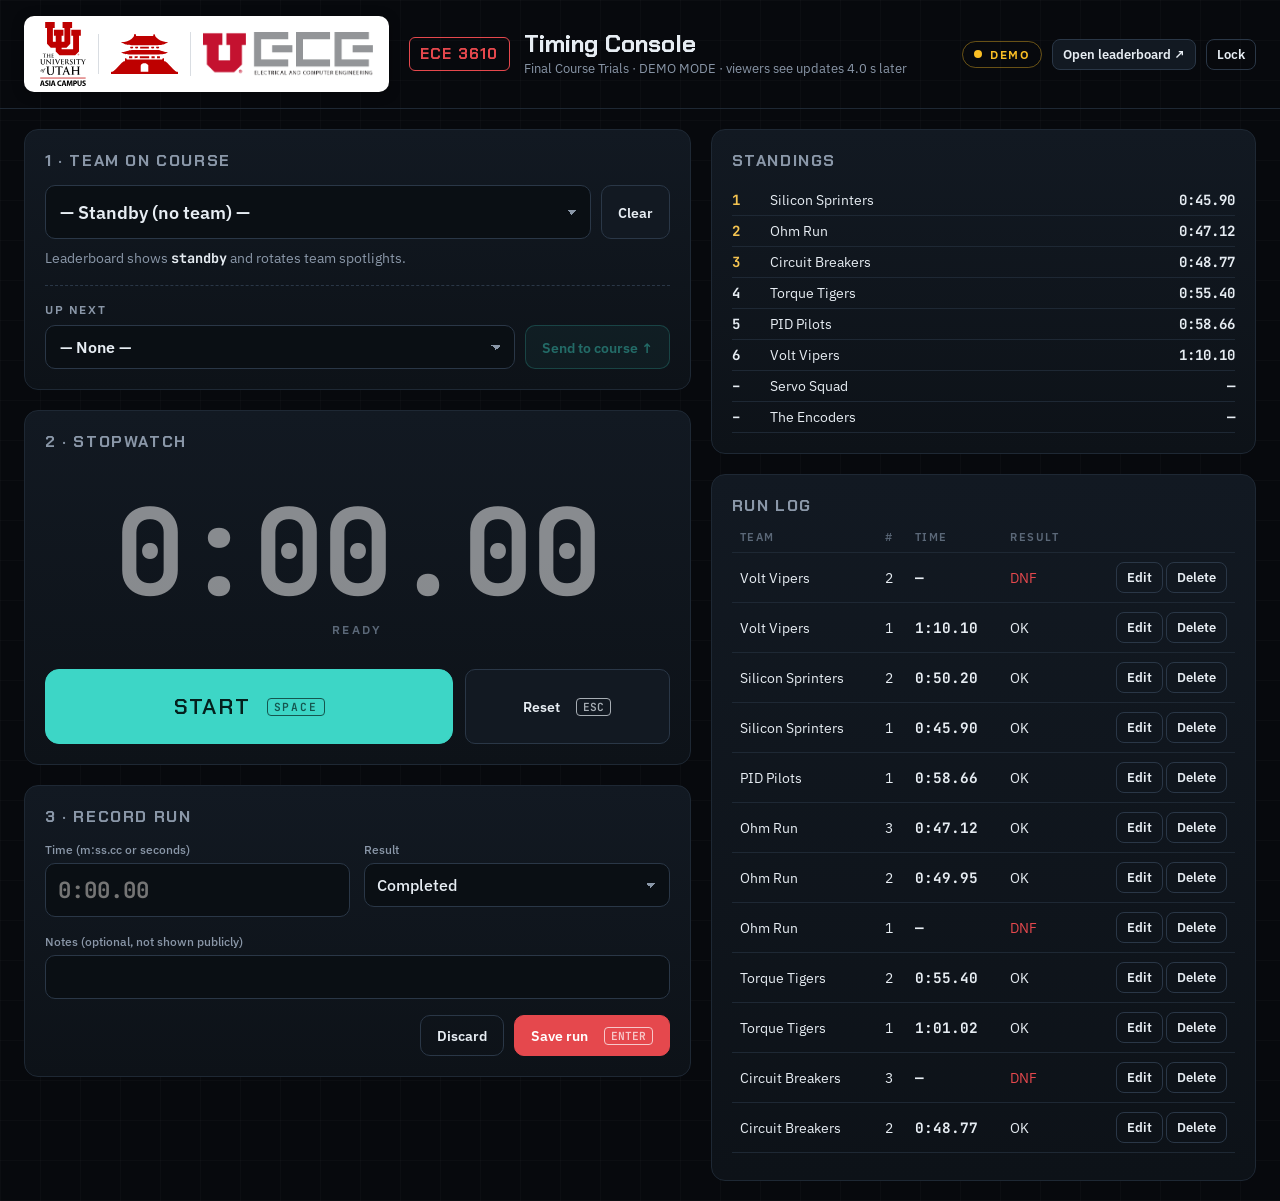
==== admin.html @ a618b9ea "Initial site: leaderboard, timing console, team card submission - index.html: live leaderboard with " ====
<!DOCTYPE html>
<html lang="en">
<head>
<meta charset="utf-8">
<meta name="viewport" content="width=device-width, initial-scale=1">
<meta name="robots" content="noindex">
<title>Timing Console · ECE 3610 Trials</title>
<link rel="stylesheet" href="assets/common.css">
<style>
  .top { display: flex; align-items: center; justify-content: space-between; gap: 16px; padding: 16px 24px; border-bottom: 1px solid var(--line); flex-wrap: wrap; }
  .top-right { display: flex; gap: 10px; align-items: center; flex-wrap: wrap; }
  .wrap { display: grid; grid-template-columns: minmax(0, 1.1fr) minmax(0, .9fr); gap: 20px; padding: 20px 24px; max-width: 1500px; margin: 0 auto; }
  @media (max-width: 980px) { .wrap { grid-template-columns: 1fr; } }
  .box { padding: 20px; }
  .box + .box { margin-top: 20px; }
  .box h2 { margin: 0 0 14px; font: 700 1rem var(--display); letter-spacing: .1em; text-transform: uppercase; color: var(--muted); }

  .teamrow { display: grid; grid-template-columns: 1fr auto; gap: 10px; }
  .teamrow select { font-size: 1.15rem; font-weight: 600; padding: 14px; }
  .teammeta { margin-top: 10px; font-size: .85rem; color: var(--muted); display: flex; gap: 16px; flex-wrap: wrap; }
  .teammeta b { color: var(--text); font-family: var(--mono); }
  .warn { color: var(--warn); }
  .upnext { margin-top: 18px; padding-top: 16px; border-top: 1px dashed var(--line-2); }
  .upnext .upper { display: block; color: var(--muted); margin-bottom: 8px; }
  .upnext select { font-size: 1rem; padding: 11px 14px; }

  .sw { text-align: center; padding: 26px 0 10px; }
  .sw-time { font: 700 clamp(4rem, 10vw, 7.5rem) var(--mono); line-height: 1; font-variant-numeric: tabular-nums; letter-spacing: -.02em; color: rgba(255,255,255,.5); }
  .sw-time.running { color: var(--live); }
  .sw-time.stopped { color: var(--gold); }
  .sw-state { margin-top: 10px; font-size: .75rem; letter-spacing: .2em; text-transform: uppercase; color: var(--dim); font-weight: 600; }
  .sw-btns { display: grid; grid-template-columns: 2fr 1fr; gap: 12px; margin-top: 22px; }
  .sw-main { font-size: 1.4rem; padding: 22px; border-radius: 14px; font-family: var(--display); letter-spacing: .08em; text-transform: uppercase; }
  .sw-main.go { background: var(--live); border-color: var(--live); color: #04201d; }
  .sw-main.go:hover { background: #5ae3d5; }
  .sw-main.stop { background: var(--accent); border-color: var(--accent); color: #fff; }
  .kbd { font: 600 .7rem var(--mono); border: 1px solid currentColor; padding: 1px 6px; border-radius: 4px; opacity: .7; margin-left: 8px; }

  .result { display: grid; grid-template-columns: 1fr 1fr; gap: 0 14px; }
  .result .full { grid-column: 1 / -1; }
  .result input.timein { font: 700 1.4rem var(--mono); }
  .result-btns { display: flex; gap: 10px; justify-content: flex-end; grid-column: 1 / -1; }

  .log { width: 100%; border-collapse: collapse; font-size: .9rem; }
  .log th { text-align: left; font-size: .66rem; letter-spacing: .14em; text-transform: uppercase; color: var(--dim); font-weight: 600; padding: 0 8px 8px; border-bottom: 1px solid var(--line); }
  .log td { padding: 9px 8px; border-bottom: 1px solid var(--line); vertical-align: middle; }
  .log tr.sel td { background: var(--live-soft); }
  .log td.t { font-family: var(--mono); font-weight: 700; }
  .log td.dnf { color: var(--accent); }
  .log td.act { text-align: right; white-space: nowrap; }
  .log input, .log select { padding: 6px 8px; font-size: .85rem; }
  .log-wrap { max-height: 70vh; overflow: auto; }
  .lock { max-width: 420px; margin: 12vh auto; padding: 28px; }
  .lock h2 { margin: 0 0 6px; font: 700 1.3rem var(--display); }
  .lock p { color: var(--muted); font-size: .9rem; margin: 0 0 18px; }
  .stand { display: grid; grid-template-columns: 30px 1fr auto; gap: 8px; font-size: .88rem; padding: 6px 0; border-bottom: 1px solid var(--line); }
  .stand .mono { font-weight: 700; }
  .stand.ec .mono:first-child { color: var(--gold); }
</style>
</head>
<body>
<header class="top">
  <div class="brand">
    <div class="logos" id="logos" hidden></div>
    <div class="brand-mark" id="course">ECE 3610</div>
    <div><div class="brand-title">Timing Console</div><div class="brand-sub" id="title"></div></div>
  </div>
  <div class="top-right">
    <span class="pill" id="status"><span class="dot"></span><span>Connecting</span></span>
    <a class="btn sm" href="index.html" target="_blank">Open leaderboard ↗</a>
    <button class="btn sm ghost" id="lockBtn">Lock</button>
  </div>
</header>

<!-- key gate -->
<div class="lock panel" id="gate" hidden>
  <h2>Admin key required</h2>
  <p>Enter the <code>ADMIN_KEY</code> you set in the Apps Script. It's saved in this browser only.</p>
  <label class="field"><span>Admin key</span><input type="password" id="keyIn" autocomplete="current-password"></label>
  <button class="btn primary" id="keyBtn" style="width:100%">Unlock</button>
</div>

<main class="wrap" id="app" hidden>
  <div>
    <section class="box panel">
      <h2>1 · Team on course</h2>
      <div class="teamrow">
        <select id="teamSel"><option value="">— Standby (no team) —</option></select>
        <button class="btn" id="clearBtn" title="Set leaderboard to standby">Clear</button>
      </div>
      <div class="teammeta" id="teamMeta"></div>
      <div class="upnext">
        <span class="upper">Up next</span>
        <div class="teamrow">
          <select id="nextSel"><option value="">— None —</option></select>
          <button class="btn live" id="promoteBtn" title="Move the up-next team onto the course">Send to course ↑</button>
        </div>
      </div>
    </section>

    <section class="box panel">
      <h2>2 · Stopwatch</h2>
      <div class="sw">
        <div class="sw-time" id="swTime">0:00.00</div>
        <div class="sw-state" id="swState">Ready</div>
      </div>
      <div class="sw-btns">
        <button class="btn sw-main go" id="swMain">Start<span class="kbd">SPACE</span></button>
        <button class="btn" id="swReset">Reset<span class="kbd">ESC</span></button>
      </div>
    </section>

    <section class="box panel">
      <h2>3 · Record run</h2>
      <div class="result">
        <label class="field"><span>Time (m:ss.cc or seconds)</span><input class="timein" id="timeIn" placeholder="0:00.00" inputmode="decimal"></label>
        <label class="field"><span>Result</span>
          <select id="statusIn"><option value="OK">Completed</option><option value="DNF">DNF — did not finish</option><option value="DQ">DQ — disqualified</option></select>
        </label>
        <label class="field full"><span>Notes (optional, not shown publicly)</span><input id="notesIn" maxlength="200"></label>
        <div class="result-btns">
          <button class="btn ghost" id="discardBtn">Discard</button>
          <button class="btn primary" id="saveBtn">Save run<span class="kbd">ENTER</span></button>
        </div>
      </div>
    </section>
  </div>

  <div>
    <section class="box panel">
      <h2>Standings</h2>
      <div id="standings"></div>
    </section>
    <section class="box panel">
      <h2>Run log</h2>
      <div class="log-wrap">
        <table class="log"><thead><tr><th>Team</th><th>#</th><th>Time</th><th>Result</th><th></th></tr></thead><tbody id="log"></tbody></table>
      </div>
    </section>
  </div>
</main>
<div class="toast-wrap" id="toasts"></div>

<script src="assets/config.js"></script>
<script src="assets/api.js"></script>
<script>
const { CFG, DEMO, esc, fmtTime, parseTime, standings, getData, post, store } = Trials;
const $ = id => document.getElementById(id);
Trials.renderLogos($("logos"));
$("course").textContent = CFG.COURSE;
$("title").textContent = CFG.TITLE + (DEMO ? " · DEMO MODE" : "") +
  (CFG.CAMERA_MODE !== "local" && CFG.STREAM_DELAY_MS ? ` · viewers see updates ${(CFG.STREAM_DELAY_MS / 1000).toFixed(1)} s later` : "");

let KEY = store.get("ece3610_admin_key", "");
let data = null, list = [];

function toast(msg, err) {
  const el = document.createElement("div"); el.className = "toast" + (err ? " err" : ""); el.innerHTML = msg;
  $("toasts").appendChild(el); setTimeout(() => el.remove(), err ? 7000 : 3500);
}
async function act(action, payload = {}) {
  try { return await post(action, { key: KEY, ...payload }); }
  catch (e) {
    toast("⚠ " + esc(e.message), true);
    if (/admin key/i.test(e.message)) lock();
    throw e;
  }
}

// ---------------------------------------------------------------- key gate
function lock() { KEY = ""; store.set("ece3610_admin_key", ""); $("app").hidden = true; $("gate").hidden = false; $("keyIn").focus(); }
async function unlock(k) {
  try { await post("checkKey", { key: k }); KEY = k; store.set("ece3610_admin_key", k); $("gate").hidden = true; $("app").hidden = false; refresh(); }
  catch (e) { toast("⚠ " + esc(e.message), true); lock(); }
}
$("keyBtn").onclick = () => unlock($("keyIn").value.trim());
$("keyIn").onkeydown = e => { if (e.key === "Enter") $("keyBtn").click(); };
$("lockBtn").onclick = lock;
if (DEMO || KEY) unlock(KEY || "demo"); else lock();

// ---------------------------------------------------------------- data
async function refresh() {
  try {
    data = await getData(); list = standings(data);
    $("status").className = "pill " + (DEMO ? "demo" : "live");
    $("status").innerHTML = `<span class="dot"></span><span>${DEMO ? "Demo" : "Connected"}</span>`;
    renderTeams(); renderLog(); renderStandings(); renderMeta();
  } catch (e) {
    $("status").className = "pill err"; $("status").innerHTML = `<span class="dot"></span><span>Offline</span>`;
  }
}
setInterval(() => { if (!$("app").hidden && sw.mode !== "running") refresh(); }, 6000);

function renderTeams() {
  const sel = $("teamSel"), keep = sel.value || data.state.currentTeam || "";
  const names = data.teams.map(t => t.team);
  const opts = `<option value="">— Standby (no team) —</option>` + names.map(n => {
    const t = list.find(x => x.team === n); const c = t ? t.runs.length : 0;
    return `<option value="${esc(n)}">${esc(n)}  (${c}/${CFG.RUNS_PER_TEAM})</option>`;
  }).join("");
  if (sel.dataset.sig !== opts) { sel.innerHTML = opts; sel.dataset.sig = opts; }
  sel.value = names.includes(keep) ? keep : "";

  const ns = $("nextSel"), nopts = opts.replace("— Standby (no team) —", "— None —");
  if (ns.dataset.sig !== nopts) { ns.innerHTML = nopts; ns.dataset.sig = nopts; }
  if (document.activeElement !== ns) ns.value = names.includes(data.state.nextTeam) ? data.state.nextTeam : "";
  $("promoteBtn").disabled = !ns.value;
}

function renderMeta() {
  const n = $("teamSel").value, t = list.find(x => x.team === n);
  if (!n) { $("teamMeta").innerHTML = `<span>Leaderboard shows <b>standby</b> and rotates team spotlights.</span>`; return; }
  const over = t && t.runs.length >= CFG.RUNS_PER_TEAM;
  $("teamMeta").innerHTML = `
    <span>Runs: <b>${t ? t.runs.length : 0}/${CFG.RUNS_PER_TEAM}</b></span>
    <span>Best: <b>${fmtTime(t?.best)}</b></span>
    <span>Rank: <b>${t?.rank ?? "—"}</b></span>
    ${over ? `<span class="warn">⚠ Team has used all scheduled runs</span>` : ""}
    ${data.state.currentTeam !== n ? `<span class="warn">Not yet on leaderboard</span>` : ""}`;
}

function renderStandings() {
  $("standings").innerHTML = list.slice(0, 10).map(t => `
    <div class="stand ${t.ec ? "ec" : ""}"><span class="mono">${t.rank ?? "–"}</span><span>${esc(t.team)}</span><span class="mono">${fmtTime(t.best)}</span></div>`).join("")
    || `<div class="muted">No teams. Add team names to the Teams sheet.</div>`;
}

let editing = null, confirmDel = null;
function renderLog() {
  const sel = $("teamSel").value;
  const nOf = {}; list.forEach(t => t.runs.forEach(r => nOf[r.id] = r.n));
  const runs = [...data.runs].sort((a, b) => String(b.ts).localeCompare(String(a.ts)));
  $("log").innerHTML = runs.map(r => {
    if (editing === r.id) return `<tr data-id="${r.id}"><td>${esc(r.team)}</td><td>${nOf[r.id] ?? ""}</td>
      <td><input id="edTime" value="${r.time != null ? fmtTime(r.time) : ""}" size="8"></td>
      <td><select id="edStatus">${["OK", "DNF", "DQ"].map(s => `<option ${s === r.status ? "selected" : ""}>${s}</option>`).join("")}</select></td>
      <td class="act"><button class="btn sm primary" data-a="saveEdit">Save</button> <button class="btn sm ghost" data-a="cancel">✕</button></td></tr>`;
    return `<tr data-id="${r.id}" class="${r.team === sel ? "sel" : ""}"><td>${esc(r.team)}</td><td>${nOf[r.id] ?? ""}</td>
      <td class="t">${r.status === "OK" ? fmtTime(r.time) : "—"}</td><td class="${r.status !== "OK" ? "dnf" : ""}">${esc(r.status)}</td>
      <td class="act"><button class="btn sm ghost" data-a="edit">Edit</button> <button class="btn sm ${confirmDel === r.id ? "primary" : "ghost"}" data-a="del">${confirmDel === r.id ? "Confirm" : "Delete"}</button></td></tr>`;
  }).join("") || `<tr><td colspan="5" class="muted">No runs recorded yet.</td></tr>`;
}
$("log").onclick = async e => {
  const b = e.target.closest("button"); if (!b) return;
  const id = b.closest("tr").dataset.id, a = b.dataset.a;
  if (a === "edit") { editing = id; confirmDel = null; renderLog(); }
  if (a === "cancel") { editing = null; renderLog(); }
  if (a === "del") {
    if (confirmDel !== id) { confirmDel = id; renderLog(); setTimeout(() => { if (confirmDel === id) { confirmDel = null; renderLog(); } }, 4000); return; }
    await act("deleteRun", { id }); confirmDel = null; toast("Run deleted"); refresh();
  }
  if (a === "saveEdit") {
    const status = $("edStatus").value, t = parseTime($("edTime").value);
    if (status === "OK" && !(t > 0)) return toast("⚠ Enter a valid time", true);
    await act("updateRun", { id, time: t ?? "", status, notes: "" }); editing = null; toast("Run updated"); refresh();
  }
};

// ---------------------------------------------------------------- team selection
$("teamSel").onchange = async () => {
  if (sw.mode === "running") { toast("⚠ Stop the timer before switching teams", true); $("teamSel").value = data.state.currentTeam; return; }
  resetLocal();
  await act("setCurrent", { team: $("teamSel").value });
  data.state.currentTeam = $("teamSel").value;
  if (data.state.nextTeam === data.state.currentTeam) { data.state.nextTeam = ""; $("nextSel").value = ""; $("promoteBtn").disabled = true; }
  renderMeta(); renderLog();
  toast($("teamSel").value ? `<b>${esc($("teamSel").value)}</b> is up` : "Leaderboard on standby");
};
$("nextSel").onchange = async () => {
  const n = $("nextSel").value;
  $("promoteBtn").disabled = !n;
  await act("setNext", { team: n });
  data.state.nextTeam = n;
  toast(n ? `<b>${esc(n)}</b> is up next` : "Up next cleared");
};
$("promoteBtn").onclick = async () => {
  const n = $("nextSel").value; if (!n) return;
  if (sw.mode === "running") return toast("⚠ Stop the timer before switching teams", true);
  $("teamSel").value = n; $("nextSel").value = ""; $("promoteBtn").disabled = true;
  await $("teamSel").onchange();   // server clears nextTeam when it becomes current
  data.state.nextTeam = "";
};
$("clearBtn").onclick =() => { if (sw.mode !== "running") { $("teamSel").value = ""; $("teamSel").onchange(); } };

// ---------------------------------------------------------------- stopwatch
const sw = { mode: "idle", t0: 0, startClient: 0, elapsed: 0 };
function swRender() {
  const ms = sw.mode === "running" ? performance.now() - sw.t0 : sw.elapsed;
  $("swTime").textContent = fmtTime(ms / 1000);
  $("swTime").className = "sw-time " + sw.mode;
  requestAnimationFrame(swRender);
}
function swUI() {
  const m = $("swMain");
  m.className = "btn sw-main " + (sw.mode === "running" ? "stop" : "go");
  m.innerHTML = (sw.mode === "running" ? "Stop" : "Start") + `<span class="kbd">SPACE</span>`;
  m.disabled = sw.mode === "stopped";
  $("swState").textContent = { idle: "Ready", running: "Running — on course", stopped: "Stopped — review & save below" }[sw.mode];
}
function start() {
  if (!$("teamSel").value) return toast("⚠ Select a team first", true);
  if (data.state.currentTeam !== $("teamSel").value) act("setCurrent", { team: $("teamSel").value });
  sw.mode = "running"; sw.t0 = performance.now(); sw.startClient = Date.now(); swUI();
  $("statusIn").value = "OK"; $("timeIn").value = ""; $("notesIn").value = "";
  act("startTimer", { startClientMs: sw.startClient, clientNowMs: Date.now() }).catch(() => {});
}
function stop() {
  sw.elapsed = performance.now() - sw.t0; sw.mode = "stopped"; swUI();
  $("timeIn").value = fmtTime(Math.round(sw.elapsed / 10) / 100);
  act("stopTimer", { elapsedMs: Math.round(sw.elapsed) }).catch(() => {});
  $("saveBtn").focus();
}
function resetLocal() { sw.mode = "idle"; sw.elapsed = 0; swUI(); $("timeIn").value = ""; $("notesIn").value = ""; $("statusIn").value = "OK"; }
$("swMain").onclick = () => sw.mode === "running" ? stop() : start();
$("swReset").onclick = () => {
  if (sw.mode === "running" && !confirmReset()) return;
  resetLocal(); act("resetTimer").catch(() => {});
};
let resetArmed = false;
function confirmReset() {
  if (resetArmed) { resetArmed = false; return true; }
  resetArmed = true; toast("Press Reset again to abandon the running timer"); setTimeout(() => resetArmed = false, 3000); return false;
}
$("discardBtn").onclick = () => { resetLocal(); act("resetTimer").catch(() => {}); };

$("saveBtn").onclick = async () => {
  const team = $("teamSel").value;
  if (!team) return toast("⚠ Select a team first", true);
  if (sw.mode === "running") return toast("⚠ Stop the timer first", true);
  const status = $("statusIn").value, t = parseTime($("timeIn").value);
  if (status === "OK" && !(t > 0)) return toast("⚠ Enter a valid time, or choose DNF", true);
  $("saveBtn").disabled = true;
  try {
    await act("addRun", { team, time: t ?? "", status, notes: $("notesIn").value });
    toast(`Saved · <b>${esc(team)}</b> · ${status === "OK" ? fmtTime(t) : status}`);
    resetLocal(); await refresh();
  } catch (_) {} finally { $("saveBtn").disabled = false; }
};

document.addEventListener("keydown", e => {
  const typing = ["INPUT", "TEXTAREA", "SELECT"].includes(document.activeElement.tagName);
  if (e.code === "Space" && !typing && !$("app").hidden) { e.preventDefault(); if (sw.mode !== "stopped") $("swMain").click(); }
  if (e.key === "Escape" && !$("app").hidden) { document.activeElement.blur(); $("swReset").click(); }
  if (e.key === "Enter" && sw.mode === "stopped" && document.activeElement.id !== "keyIn" && !document.activeElement.closest(".log")) { e.preventDefault(); $("saveBtn").click(); }
});
window.addEventListener("beforeunload", e => { if (sw.mode === "running") { e.preventDefault(); e.returnValue = ""; } });

swUI(); swRender();
</script>
</body>
</html>
---- assets/common.css ----
@import url("https://fonts.googleapis.com/css2?family=Chakra+Petch:wght@500;600;700&family=IBM+Plex+Sans:wght@400;500;600&family=JetBrains+Mono:wght@500;700&display=swap");

:root {
  --bg: #07090d;
  --panel: #0d1218;
  --panel-2: #121922;
  --line: #1e2834;
  --line-2: #2a3747;
  --text: #e7edf3;
  --muted: #8a97a8;
  --dim: #5b6878;
  --accent: #e5484d;      /* Utah red */
  --accent-soft: rgba(229, 72, 77, .14);
  --live: #3dd6c6;        /* telemetry teal */
  --live-soft: rgba(61, 214, 198, .12);
  --gold: #f5c451;
  --silver: #c3ced9;
  --bronze: #d98a5b;
  --ok: #4ade80;
  --warn: #fbbf24;
  --radius: 14px;
  --display: "Chakra Petch", system-ui, sans-serif;
  --body: "IBM Plex Sans", system-ui, sans-serif;
  --mono: "JetBrains Mono", ui-monospace, monospace;
}

* { box-sizing: border-box; }
[hidden] { display: none !important; }
html, body { margin: 0; background: var(--bg); color: var(--text); font-family: var(--body); }
body {
  background-image:
    linear-gradient(rgba(255,255,255,.018) 1px, transparent 1px),
    linear-gradient(90deg, rgba(255,255,255,.018) 1px, transparent 1px);
  background-size: 40px 40px;
}
a { color: var(--live); }

.mono { font-family: var(--mono); font-variant-numeric: tabular-nums; }
.display { font-family: var(--display); letter-spacing: .02em; }
.muted { color: var(--muted); }
.upper { text-transform: uppercase; letter-spacing: .14em; font-size: .72rem; font-weight: 600; }

.panel {
  background: linear-gradient(180deg, var(--panel-2), var(--panel));
  border: 1px solid var(--line);
  border-radius: var(--radius);
}

.brand { display: flex; align-items: center; gap: 14px; }
.brand-mark {
  font-family: var(--display); font-weight: 700; font-size: .95rem;
  padding: 6px 10px; border: 1.5px solid var(--accent); color: var(--accent);
  border-radius: 6px; letter-spacing: .08em;
}
.brand-title { font-family: var(--display); font-weight: 700; font-size: 1.5rem; line-height: 1; }
.brand-sub { color: var(--muted); font-size: .8rem; margin-top: 4px; }

.logos { display: flex; align-items: center; gap: 0; background: #fff; border-radius: 10px; padding: 6px 4px; margin-right: 6px; box-shadow: 0 2px 12px rgba(0,0,0,.35); }
.logos img { height: var(--h, 40px); width: auto; display: block; padding: 0 12px; }
.logos img + img { border-left: 1px solid #d9dde2; }
@media (max-width: 640px) {
  .logos img { height: calc(var(--h, 40px) * .6); padding: 0 6px; }
  .brand { flex-wrap: wrap; gap: 10px; min-width: 0; }
  .logos { flex-basis: 100%; justify-content: center; margin-right: 0; }
  .brand-title { font-size: 1.15rem; }
}
.logos[hidden] { display: none; }

.pill {
  display: inline-flex; align-items: center; gap: 8px;
  padding: 5px 11px; border-radius: 999px; font-size: .72rem; font-weight: 600;
  letter-spacing: .12em; text-transform: uppercase; border: 1px solid var(--line-2); color: var(--muted);
}
.pill .dot { width: 8px; height: 8px; border-radius: 50%; background: currentColor; }
.pill.live { color: var(--live); border-color: rgba(61,214,198,.4); background: var(--live-soft); }
.pill.live .dot { animation: pulse 1.4s infinite; }
.pill.demo { color: var(--warn); border-color: rgba(251,191,36,.4); }
.pill.err { color: var(--accent); border-color: rgba(229,72,77,.5); }
@keyframes pulse { 0%,100% { opacity: 1 } 50% { opacity: .25 } }

.btn {
  font: 600 .9rem var(--body); color: var(--text); cursor: pointer;
  background: var(--panel-2); border: 1px solid var(--line-2); border-radius: 10px;
  padding: 10px 16px; transition: background .15s, border-color .15s, transform .05s;
  text-decoration: none; display: inline-flex; align-items: center; gap: 8px; justify-content: center;
}
.btn:hover { background: #18212c; border-color: #3a4a5e; }
.btn:active { transform: translateY(1px); }
.btn:disabled { opacity: .45; cursor: not-allowed; }
.btn.primary { background: var(--accent); border-color: var(--accent); color: #fff; }
.btn.primary:hover { background: #f05a5f; }
.btn.live { background: var(--live-soft); border-color: rgba(61,214,198,.5); color: var(--live); }
.btn.ghost { background: transparent; }
.btn.sm { padding: 6px 10px; font-size: .8rem; border-radius: 8px; }

label.field { display: block; margin-bottom: 16px; }
label.field > span { display: block; font-size: .78rem; color: var(--muted); margin-bottom: 6px; font-weight: 500; }
input, select, textarea {
  width: 100%; font: 500 1rem var(--body); color: var(--text);
  background: #0a0f14; border: 1px solid var(--line-2); border-radius: 10px; padding: 11px 12px;
  outline: none; transition: border-color .15s, box-shadow .15s;
}
input:focus, select:focus, textarea:focus { border-color: var(--live); box-shadow: 0 0 0 3px var(--live-soft); }
textarea { resize: vertical; min-height: 80px; }
select { appearance: none; background-image: linear-gradient(45deg, transparent 50%, var(--muted) 50%), linear-gradient(135deg, var(--muted) 50%, transparent 50%);
  background-position: calc(100% - 18px) 50%, calc(100% - 13px) 50%; background-size: 5px 5px; background-repeat: no-repeat; padding-right: 34px; }

.avatar {
  display: grid; place-items: center; background-size: cover; background-position: center;
  font-family: var(--display); font-weight: 700; color: rgba(255,255,255,.9); overflow: hidden; flex: none;
}

.toast-wrap { position: fixed; right: 20px; bottom: 20px; display: flex; flex-direction: column; gap: 10px; z-index: 100; }
.toast {
  background: var(--panel-2); border: 1px solid var(--line-2); border-left: 3px solid var(--live);
  padding: 12px 16px; border-radius: 10px; min-width: 260px; box-shadow: 0 10px 30px rgba(0,0,0,.45);
  animation: toastIn .25s ease-out;
}
.toast.err { border-left-color: var(--accent); }
@keyframes toastIn { from { transform: translateY(10px); opacity: 0 } }

/* Team card (shared: leaderboard + submission preview) */
.tcard { display: grid; grid-template-columns: minmax(0, .8fr) minmax(0, 1.2fr); gap: 18px; height: 100%; min-height: 0; }
.tcard.stack { grid-template-columns: 1fr; height: auto; }
.tc-left { display: flex; flex-direction: column; gap: 10px; min-width: 0; }
.tc-right { min-width: 0; overflow: hidden; display: flex; flex-direction: column; }
.tcard.full .tc-right { overflow: visible; }
.tc-ph { width: 100%; aspect-ratio: 4/3; border-radius: 12px; font-size: 2.6rem; border: 1px solid var(--line); }
.tc-stats { display: grid; grid-template-columns: repeat(3, 1fr); gap: 6px; }
.tc-stats div { background: rgba(255,255,255,.025); border: 1px solid var(--line); border-radius: 8px; padding: 6px 8px; }
.tc-stats span { display: block; font-size: .58rem; letter-spacing: .14em; color: var(--dim); font-weight: 600; text-transform: uppercase; }
.tc-stats b { font: 700 1rem var(--mono); }
.tc-stats .ec b { color: var(--gold); }
.tc-runs { display: flex; flex-direction: column; gap: 4px; }
.tc-runs div { display: flex; justify-content: space-between; font: 500 .8rem var(--mono); padding: 4px 9px; border-radius: 6px; background: rgba(255,255,255,.02); }
.tc-runs .best { background: var(--live-soft); color: var(--live); }
.tc-runs .dnf { color: var(--accent); }
.tc-runs .pend { color: var(--dim); }
.tcard h3 { margin: 0; font: 700 1.5rem var(--display); line-height: 1.1; overflow-wrap: anywhere; }
.tc-robot { color: var(--live); font: 600 .78rem var(--body); letter-spacing: .1em; text-transform: uppercase; margin-top: 4px; }
.tc-qa { display: flex; flex-direction: column; gap: 12px; margin-top: 14px; min-height: 0; }
.qa { border-left: 2px solid var(--accent); padding-left: 12px; }
.qa span { display: block; font-size: .62rem; letter-spacing: .14em; text-transform: uppercase; color: var(--muted); font-weight: 600; margin-bottom: 3px; }
.qa p { margin: 0; color: #d4dce5; font-size: .92rem; line-height: 1.45;
  display: -webkit-box; -webkit-line-clamp: 3; -webkit-box-orient: vertical; overflow: hidden; white-space: pre-line; }
.tcard.full .qa p { display: block; -webkit-line-clamp: unset; overflow: visible; }
.qa.ph p { color: var(--dim); font-style: italic; }
.qa.ph { border-left-color: var(--line-2); }
/* compact (leaderboard spotlight): photo shrinks so stats + runs always fit */
.tcard:not(.full):not(.stack) .tc-ph { aspect-ratio: auto; flex: 1 1 0; min-height: 80px; }
.tcard:not(.full):not(.stack) .tc-left { min-height: 0; }
/* stacked (narrow / preview): photo, name + comments, then stats + runs */
.tcard.stack { display: flex; flex-direction: column; gap: 14px; }
.tcard.stack .tc-left { display: contents; }
.tcard.stack .tc-ph { order: 0; }
.tcard.stack .tc-right { order: 1; }
.tcard.stack .tc-stats { order: 2; }
.tcard.stack .tc-runs { order: 3; }
.tcard.stack .tc-qa { margin-top: 10px; }
@media (max-width: 640px) {
  .tcard { display: flex; flex-direction: column; gap: 14px; height: auto; }
  .tcard .tc-left { display: contents; }
  .tcard .tc-ph { order: 0; aspect-ratio: 4/3 !important; flex: none !important; }
  .tcard .tc-right { order: 1; } .tcard .tc-stats { order: 2; } .tcard .tc-runs { order: 3; }
}

/* How It Works block (shared) */
.how-intro { color: var(--muted); line-height: 1.55; margin: 0 0 18px; }
.how-steps { list-style: none; padding: 0; margin: 0; display: grid; gap: 12px; counter-reset: s; }
.how-steps li { display: grid; grid-template-columns: 40px 1fr; gap: 12px; align-items: start; }
.how-steps li::before {
  counter-increment: s; content: counter(s, decimal-leading-zero);
  font: 700 .9rem var(--mono); color: var(--accent); border: 1px solid rgba(229,72,77,.4);
  border-radius: 8px; height: 32px; display: grid; place-items: center; background: var(--accent-soft);
}
.how-steps b { display: block; font-family: var(--display); font-size: 1.02rem; margin-bottom: 2px; }
.how-steps p { margin: 0; color: var(--muted); line-height: 1.45; font-size: .92rem; }
.how-gloss { display: flex; flex-wrap: wrap; gap: 8px 18px; margin-top: 18px; padding-top: 14px; border-top: 1px solid var(--line); font-size: .82rem; color: var(--muted); }
.how-gloss b { font-family: var(--mono); color: var(--text); margin-right: 6px; }
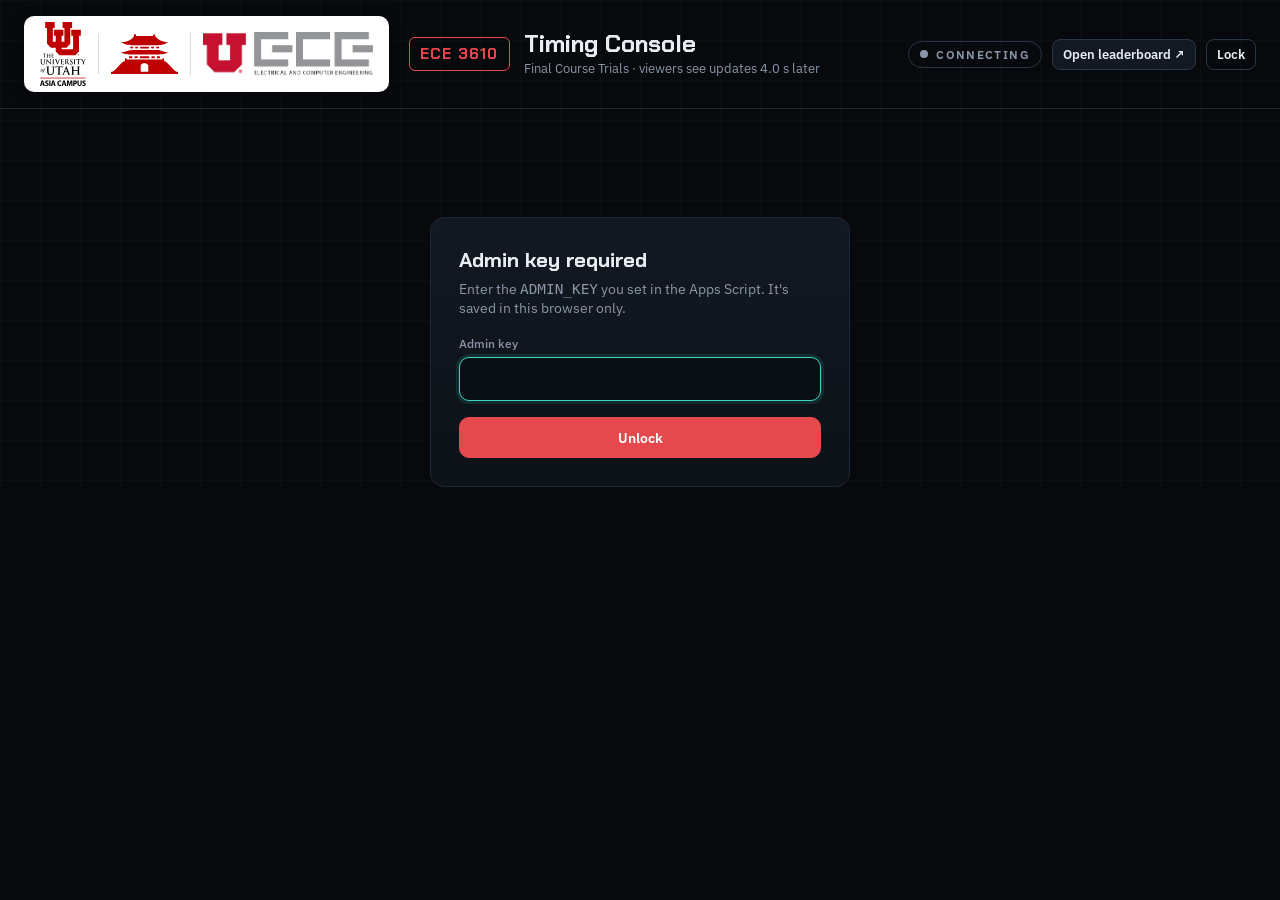
==== commit a98b1d04: "Timing: "Completed with odometry (EC)" result - New run status ODO: counts as a completed run (ranks" ====
--- a/admin.html
+++ b/admin.html
@@ -47,6 +47,7 @@
   .log tr.sel td { background: var(--live-soft); }
   .log td.t { font-family: var(--mono); font-weight: 700; }
   .log td.dnf { color: var(--accent); }
+  .log td.odo { color: var(--gold); }
   .log td.act { text-align: right; white-space: nowrap; }
   .log input, .log select { padding: 6px 8px; font-size: .85rem; }
   .log-wrap { max-height: 70vh; overflow: auto; }
@@ -115,7 +116,7 @@
       <div class="result">
         <label class="field"><span>Time (m:ss.cc or seconds)</span><input class="timein" id="timeIn" placeholder="0:00.00" inputmode="decimal"></label>
         <label class="field"><span>Result</span>
-          <select id="statusIn"><option value="OK">Completed</option><option value="DNF">DNF — did not finish</option><option value="DQ">DQ — disqualified</option></select>
+          <select id="statusIn"><option value="OK">Completed</option><option value="ODO">Completed with odometry (EC)</option><option value="DNF">DNF — did not finish</option><option value="DQ">DQ — disqualified</option></select>
         </label>
         <label class="field full"><span>Notes (optional, not shown publicly)</span><input id="notesIn" maxlength="200"></label>
         <div class="result-btns">
@@ -145,6 +146,8 @@
 <script src="assets/api.js"></script>
 <script>
 const { CFG, DEMO, esc, fmtTime, parseTime, standings, getData, post, store } = Trials;
+const DONE = s => s === "OK" || s === "ODO";            // statuses that need a time
+const STATUS_LABEL = { OK: "OK", ODO: "OK ★ Odometry", DNF: "DNF", DQ: "DQ" };
 const $ = id => document.getElementById(id);
 Trials.renderLogos($("logos"));
 $("course").textContent = CFG.COURSE;
@@ -233,10 +236,10 @@
   $("log").innerHTML = runs.map(r => {
     if (editing === r.id) return `<tr data-id="${r.id}"><td>${esc(r.team)}</td><td>${nOf[r.id] ?? ""}</td>
       <td><input id="edTime" value="${r.time != null ? fmtTime(r.time) : ""}" size="8"></td>
-      <td><select id="edStatus">${["OK", "DNF", "DQ"].map(s => `<option ${s === r.status ? "selected" : ""}>${s}</option>`).join("")}</select></td>
+      <td><select id="edStatus">${["OK", "ODO", "DNF", "DQ"].map(s => `<option value="${s}" ${s === r.status ? "selected" : ""}>${STATUS_LABEL[s]}</option>`).join("")}</select></td>
       <td class="act"><button class="btn sm primary" data-a="saveEdit">Save</button> <button class="btn sm ghost" data-a="cancel">✕</button></td></tr>`;
     return `<tr data-id="${r.id}" class="${r.team === sel ? "sel" : ""}"><td>${esc(r.team)}</td><td>${nOf[r.id] ?? ""}</td>
-      <td class="t">${r.status === "OK" ? fmtTime(r.time) : "—"}</td><td class="${r.status !== "OK" ? "dnf" : ""}">${esc(r.status)}</td>
+      <td class="t">${DONE(r.status) ? fmtTime(r.time) : "—"}</td><td class="${DONE(r.status) ? (r.status === "ODO" ? "odo" : "") : "dnf"}">${esc(STATUS_LABEL[r.status] || r.status)}</td>
       <td class="act"><button class="btn sm ghost" data-a="edit">Edit</button> <button class="btn sm ${confirmDel === r.id ? "primary" : "ghost"}" data-a="del">${confirmDel === r.id ? "Confirm" : "Delete"}</button></td></tr>`;
   }).join("") || `<tr><td colspan="5" class="muted">No runs recorded yet.</td></tr>`;
 }
@@ -251,7 +254,7 @@
   }
   if (a === "saveEdit") {
     const status = $("edStatus").value, t = parseTime($("edTime").value);
-    if (status === "OK" && !(t > 0)) return toast("⚠ Enter a valid time", true);
+    if (DONE(status) && !(t > 0)) return toast("⚠ Enter a valid time", true);
     await act("updateRun", { id, time: t ?? "", status, notes: "" }); editing = null; toast("Run updated"); refresh();
   }
 };
@@ -328,11 +331,11 @@
   if (!team) return toast("⚠ Select a team first", true);
   if (sw.mode === "running") return toast("⚠ Stop the timer first", true);
   const status = $("statusIn").value, t = parseTime($("timeIn").value);
-  if (status === "OK" && !(t > 0)) return toast("⚠ Enter a valid time, or choose DNF", true);
+  if (DONE(status) && !(t > 0)) return toast("⚠ Enter a valid time, or choose DNF", true);
   $("saveBtn").disabled = true;
   try {
     await act("addRun", { team, time: t ?? "", status, notes: $("notesIn").value });
-    toast(`Saved · <b>${esc(team)}</b> · ${status === "OK" ? fmtTime(t) : status}`);
+    toast(`Saved · <b>${esc(team)}</b> · ${DONE(status) ? fmtTime(t) + (status === "ODO" ? " ★ odometry" : "") : status}`);
     resetLocal(); await refresh();
   } catch (_) {} finally { $("saveBtn").disabled = false; }
 };
--- a/assets/common.css
+++ b/assets/common.css
@@ -19,9 +19,9 @@
   --ok: #4ade80;
   --warn: #fbbf24;
   --radius: 14px;
-  --display: "Chakra Petch", system-ui, sans-serif;
-  --body: "IBM Plex Sans", system-ui, sans-serif;
-  --mono: "JetBrains Mono", ui-monospace, monospace;
+  --display: "Chakra Petch", "Pretendard Variable", Pretendard, system-ui, sans-serif;
+  --body: "IBM Plex Sans", "Pretendard Variable", Pretendard, system-ui, sans-serif;
+  --mono: "JetBrains Mono", "Pretendard Variable", ui-monospace, monospace;
 }
 
 * { box-sizing: border-box; }
@@ -136,8 +136,10 @@
 .tc-runs .best { background: var(--live-soft); color: var(--live); }
 .tc-runs .dnf { color: var(--accent); }
 .tc-runs .pend { color: var(--dim); }
+.odo { color: var(--gold); font-size: .9em; white-space: nowrap; }
 .tcard h3 { margin: 0; font: 700 1.5rem var(--display); line-height: 1.1; overflow-wrap: anywhere; }
 .tc-robot { color: var(--live); font: 600 .78rem var(--body); letter-spacing: .1em; text-transform: uppercase; margin-top: 4px; }
+.tc-members { color: var(--muted); font-size: .82rem; margin-top: 5px; line-height: 1.4; }
 .tc-qa { display: flex; flex-direction: column; gap: 12px; margin-top: 14px; min-height: 0; }
 .qa { border-left: 2px solid var(--accent); padding-left: 12px; }
 .qa span { display: block; font-size: .62rem; letter-spacing: .14em; text-transform: uppercase; color: var(--muted); font-weight: 600; margin-bottom: 3px; }
@@ -147,8 +149,11 @@
 .qa.ph p { color: var(--dim); font-style: italic; }
 .qa.ph { border-left-color: var(--line-2); }
 /* compact (leaderboard spotlight): photo shrinks so stats + runs always fit */
-.tcard:not(.full):not(.stack) .tc-ph { aspect-ratio: auto; flex: 1 1 0; min-height: 80px; }
-.tcard:not(.full):not(.stack) .tc-left { min-height: 0; }
+.tcard:not(.full):not(.stack) .tc-ph { aspect-ratio: auto; flex: 1 1 0; min-height: 48px;
+  background-size: contain; background-repeat: no-repeat; background-position: center; background-color: #05070a; }  /* never crop the team's photo */
+.tcard:not(.full):not(.stack) .tc-left { min-height: 0; gap: 8px; }
+.tcard:not(.full):not(.stack) .tc-runs div { padding: 3px 9px; }
+.tcard:not(.full):not(.stack) .tc-stats div { padding: 4px 8px; }
 /* stacked (narrow / preview): photo, name + comments, then stats + runs */
 .tcard.stack { display: flex; flex-direction: column; gap: 14px; }
 .tcard.stack .tc-left { display: contents; }
@@ -175,5 +180,37 @@
 }
 .how-steps b { display: block; font-family: var(--display); font-size: 1.02rem; margin-bottom: 2px; }
 .how-steps p { margin: 0; color: var(--muted); line-height: 1.45; font-size: .92rem; }
+.how-h { font: 700 .78rem var(--body); letter-spacing: .16em; text-transform: uppercase; color: var(--accent); margin: 26px 0 12px; }
+.how-fig { margin: 0 0 6px; }
+.how-fig img { width: 100%; display: block; border-radius: 12px; border: 1px solid var(--line); }
+.how-fig figcaption { font-size: .8rem; color: var(--dim); margin-top: 6px; text-align: center; }
+.seqs { display: flex; flex-direction: column; gap: 10px; }
+.seq { display: flex; align-items: center; flex-wrap: wrap; gap: 6px 8px; padding: 10px 12px; border: 1px solid var(--line-2); border-radius: 12px; background: rgba(255,255,255,.02); }
+.seq .gest { font: 600 .78rem var(--body); letter-spacing: .08em; text-transform: uppercase; color: var(--muted); margin-right: 4px; }
+.seq .gest b { display: inline-grid; place-items: center; width: 30px; height: 30px; margin-left: 6px; border-radius: 8px; font: 700 1.05rem var(--mono); color: var(--text); background: var(--panel-2); border: 1px solid var(--line-2); }
+.seq .arr { color: var(--dim); }
+.tchip { display: inline-flex; align-items: center; gap: 6px; padding: 4px 10px; border-radius: 999px; font-size: .84rem; font-weight: 600; white-space: nowrap;
+  color: #fff; background: color-mix(in srgb, var(--c) 22%, transparent); border: 1px solid color-mix(in srgb, var(--c) 70%, transparent); }
+.tchip b { color: var(--c); font-family: var(--mono); }
+.seq .home { padding: 4px 10px; border-radius: 8px; font-size: .84rem; font-weight: 700; color: #0b1a0b; background: #8fcf74; }
+.tasks { display: grid; gap: 10px; }
+.task { display: grid; grid-template-columns: 44px 1fr; gap: 12px; padding: 12px 14px; border-radius: 12px; border: 1px solid var(--line-2); border-left: 4px solid var(--c); }
+.task .tnum { font: 700 1.1rem var(--mono); color: var(--c); }
+.task b { font-family: var(--display); font-size: 1.05rem; }
+.task p { margin: 3px 0 0; color: var(--muted); line-height: 1.5; font-size: .93rem; }
+.bonus { margin-top: 12px; padding: 12px 14px; border-radius: 12px; background: rgba(245,196,81,.07); border: 1px solid rgba(245,196,81,.3); }
+.bonus b { color: var(--gold); }
+.bonus p { margin: 4px 0 0; color: var(--muted); font-size: .9rem; line-height: 1.45; }
+.how-compact { display: grid; grid-template-columns: minmax(0, .82fr) minmax(0, 1.18fr); gap: 16px; align-items: start; }
+.how-compact .how-fig figcaption { display: none; }
+.how-compact .how-intro { font-size: .84rem; line-height: 1.45; margin-bottom: 8px; }
+.how-compact .seqs { gap: 7px; }
+.how-compact .seq { padding: 6px 9px; gap: 4px 5px; }
+.how-compact .tchip { font-size: .72rem; padding: 2px 7px; gap: 4px; }
+.how-compact .seq .home, .how-compact .seq .gest { font-size: .68rem; }
+.how-compact .seq .gest b { width: 24px; height: 24px; font-size: .9rem; margin-left: 4px; }
+.how-compact .seq .home { padding: 2px 7px; }
+.how-more { font-size: .78rem; color: var(--dim); margin: 10px 0 0; }
+@media (max-width: 640px) { .how-compact { grid-template-columns: 1fr; } }
 .how-gloss { display: flex; flex-wrap: wrap; gap: 8px 18px; margin-top: 18px; padding-top: 14px; border-top: 1px solid var(--line); font-size: .82rem; color: var(--muted); }
 .how-gloss b { font-family: var(--mono); color: var(--text); margin-right: 6px; }
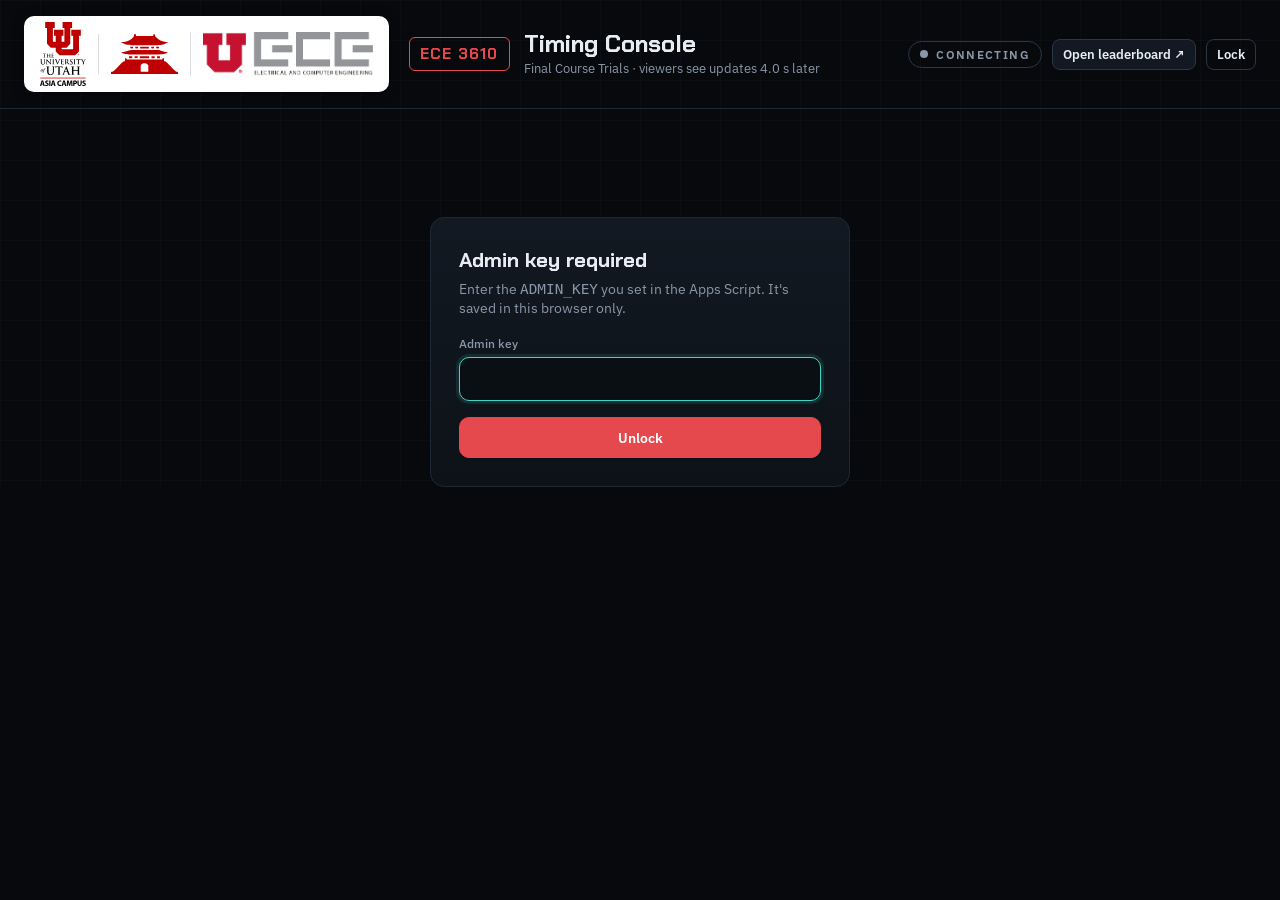
==== commit 96b9264f: "Edit mode: remove training videos; backend version + cache key; fresh assets - Edit my team card lis" ====
--- a/admin.html
+++ b/admin.html
@@ -5,7 +5,7 @@
 <meta name="viewport" content="width=device-width, initial-scale=1">
 <meta name="robots" content="noindex">
 <title>Timing Console · ECE 3610 Trials</title>
-<link rel="stylesheet" href="assets/common.css">
+<link rel="stylesheet" href="assets/common.css?v=202611241036">
 <style>
   .top { display: flex; align-items: center; justify-content: space-between; gap: 16px; padding: 16px 24px; border-bottom: 1px solid var(--line); flex-wrap: wrap; }
   .top-right { display: flex; gap: 10px; align-items: center; flex-wrap: wrap; }
@@ -142,8 +142,8 @@
 </main>
 <div class="toast-wrap" id="toasts"></div>
 
-<script src="assets/config.js"></script>
-<script src="assets/api.js"></script>
+<script src="assets/config.js?v=202611241036"></script>
+<script src="assets/api.js?v=202611241036"></script>
 <script>
 const { CFG, DEMO, esc, fmtTime, parseTime, standings, getData, post, store } = Trials;
 const DONE = s => s === "OK" || s === "ODO";            // statuses that need a time
@@ -185,6 +185,7 @@
 async function refresh() {
   try {
     data = await getData(); list = standings(data);
+    if (Trials.backendOutdated(data)) Trials.warnOutdated("timing and run results");
     $("status").className = "pill " + (DEMO ? "demo" : "live");
     $("status").innerHTML = `<span class="dot"></span><span>${DEMO ? "Demo" : "Connected"}</span>`;
     renderTeams(); renderLog(); renderStandings(); renderMeta();
--- a/assets/common.css
+++ b/assets/common.css
@@ -147,6 +147,18 @@
   display: -webkit-box; -webkit-line-clamp: 3; -webkit-box-orient: vertical; overflow: hidden; white-space: pre-line; }
 .tcard.full .qa p { display: block; -webkit-line-clamp: unset; overflow: visible; }
 .qa.ph p { color: var(--dim); font-style: italic; }
+.tc-gallery { display: grid; grid-template-columns: repeat(auto-fill, minmax(54px, 1fr)); gap: 6px; }
+.tc-gallery button { aspect-ratio: 4/3; border-radius: 6px; border: 2px solid var(--line-2); background-size: cover; background-position: center; cursor: pointer; padding: 0; opacity: .7; }
+.tc-gallery button.on, .tc-gallery button:hover { border-color: var(--gold); opacity: 1; }
+.tc-videos { margin-top: 14px; }
+.tc-videos > span { display: block; font-size: .62rem; letter-spacing: .14em; text-transform: uppercase; color: var(--muted); font-weight: 600; margin-bottom: 6px; }
+.tc-videos > div { display: flex; flex-wrap: wrap; gap: 6px; }
+.vbtn { font: 600 .82rem var(--body); color: var(--text); background: var(--accent-soft); border: 1px solid rgba(229,72,77,.45); border-radius: 999px; padding: 5px 12px; cursor: pointer; }
+.vbtn:hover { background: rgba(229,72,77,.25); }
+.tc-vchip { display: inline-block; margin-top: 10px; font: 600 .74rem var(--body); color: var(--accent); border: 1px solid rgba(229,72,77,.4); border-radius: 999px; padding: 3px 10px; align-self: flex-start; }
+.vplayer { position: relative; width: 100%; aspect-ratio: 16/9; background: #000; border-radius: 12px; overflow: hidden; }
+.vplayer iframe { position: absolute; inset: 0; width: 100%; height: 100%; border: 0; }
+.vplayer .vdemo { position: absolute; inset: 0; display: grid; place-items: center; color: var(--dim); font-size: .9rem; }
 .qa.ph { border-left-color: var(--line-2); }
 /* compact (leaderboard spotlight): photo shrinks so stats + runs always fit */
 .tcard:not(.full):not(.stack) .tc-ph { aspect-ratio: auto; flex: 1 1 0; min-height: 48px;
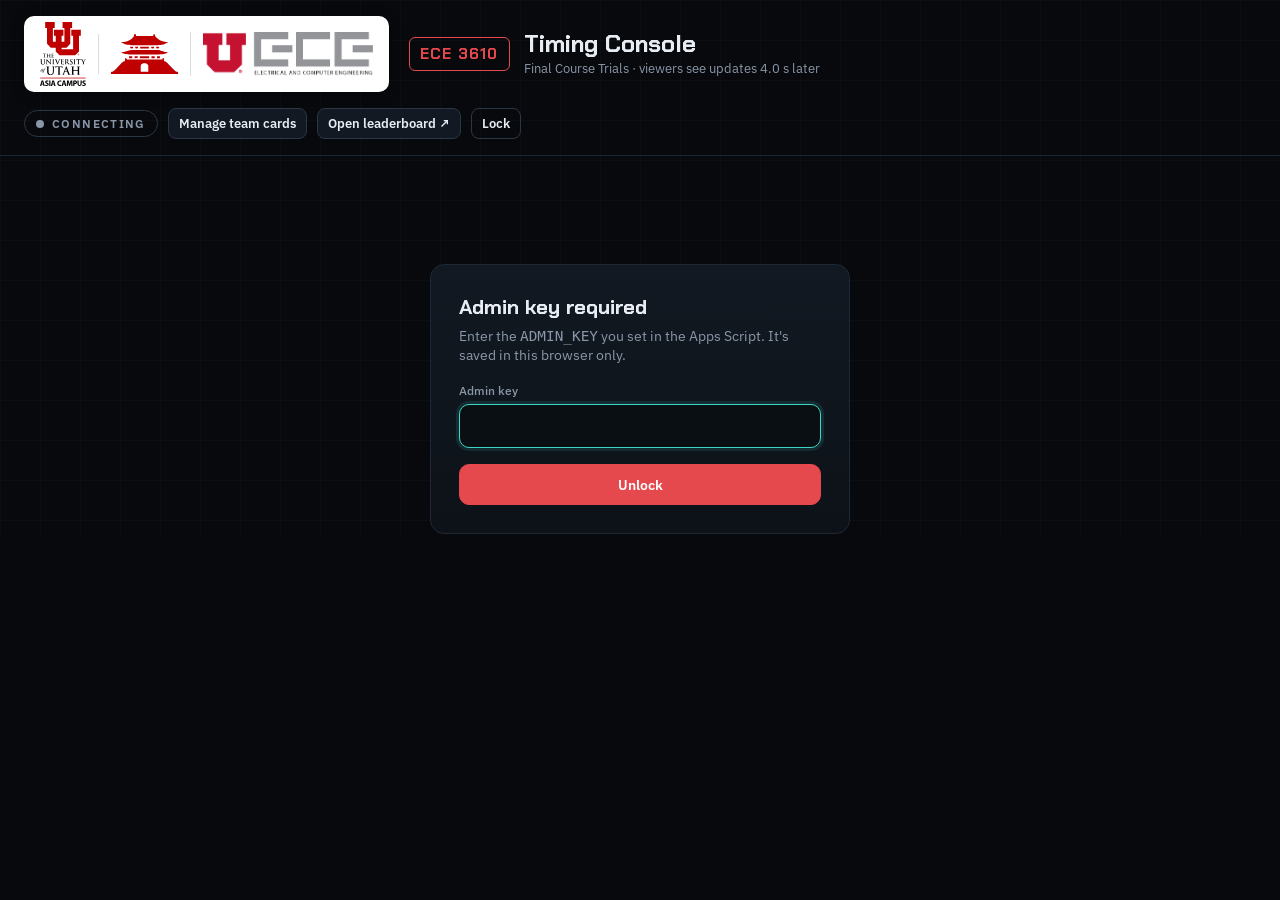
==== commit c797e975: "Add manage.html: view, edit and fully delete team cards - Admin-key page listing every team (photo, " ====
--- a/admin.html
+++ b/admin.html
@@ -5,7 +5,7 @@
 <meta name="viewport" content="width=device-width, initial-scale=1">
 <meta name="robots" content="noindex">
 <title>Timing Console · ECE 3610 Trials</title>
-<link rel="stylesheet" href="assets/common.css?v=202611241036">
+<link rel="stylesheet" href="assets/common.css?v=202611241049">
 <style>
   .top { display: flex; align-items: center; justify-content: space-between; gap: 16px; padding: 16px 24px; border-bottom: 1px solid var(--line); flex-wrap: wrap; }
   .top-right { display: flex; gap: 10px; align-items: center; flex-wrap: wrap; }
@@ -68,6 +68,7 @@
   </div>
   <div class="top-right">
     <span class="pill" id="status"><span class="dot"></span><span>Connecting</span></span>
+    <a class="btn sm" href="manage.html">Manage team cards</a>
     <a class="btn sm" href="index.html" target="_blank">Open leaderboard ↗</a>
     <button class="btn sm ghost" id="lockBtn">Lock</button>
   </div>
@@ -142,8 +143,8 @@
 </main>
 <div class="toast-wrap" id="toasts"></div>
 
-<script src="assets/config.js?v=202611241036"></script>
-<script src="assets/api.js?v=202611241036"></script>
+<script src="assets/config.js?v=202611241049"></script>
+<script src="assets/api.js?v=202611241049"></script>
 <script>
 const { CFG, DEMO, esc, fmtTime, parseTime, standings, getData, post, store } = Trials;
 const DONE = s => s === "OK" || s === "ODO";            // statuses that need a time
